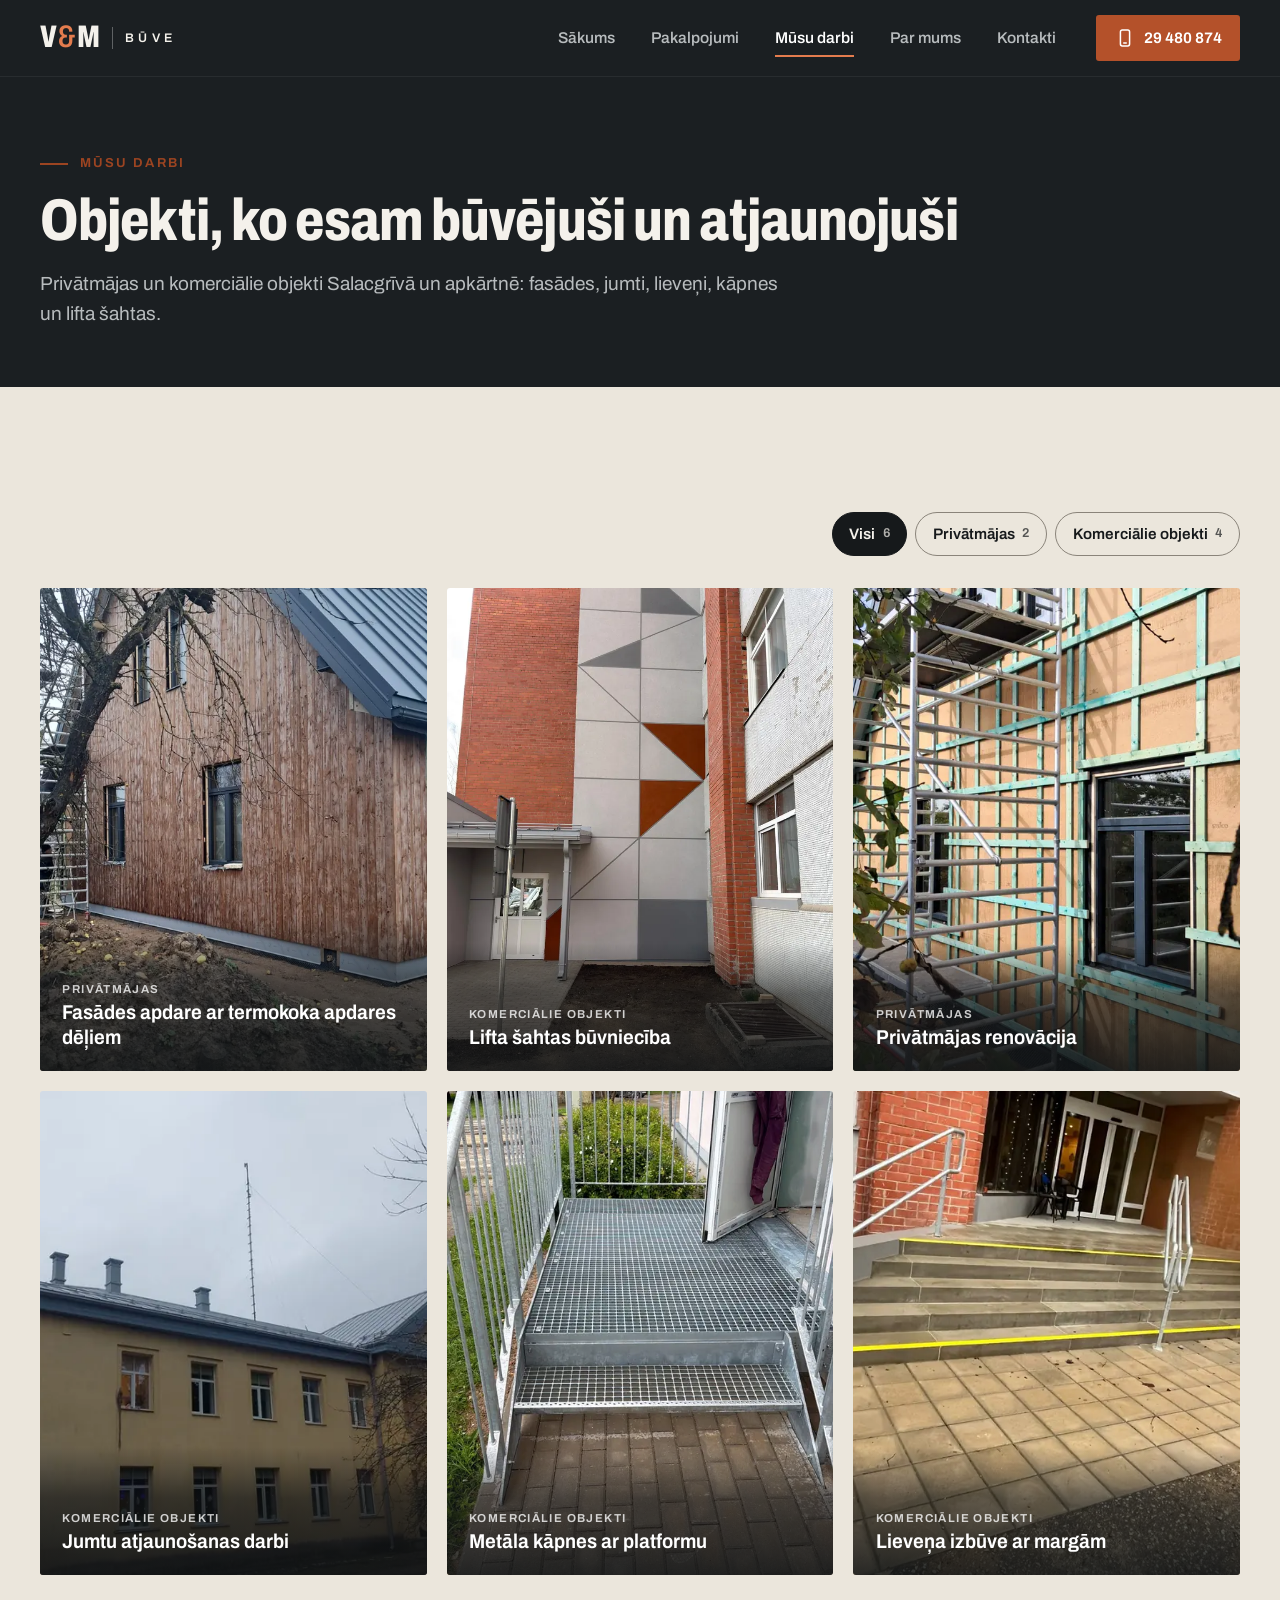
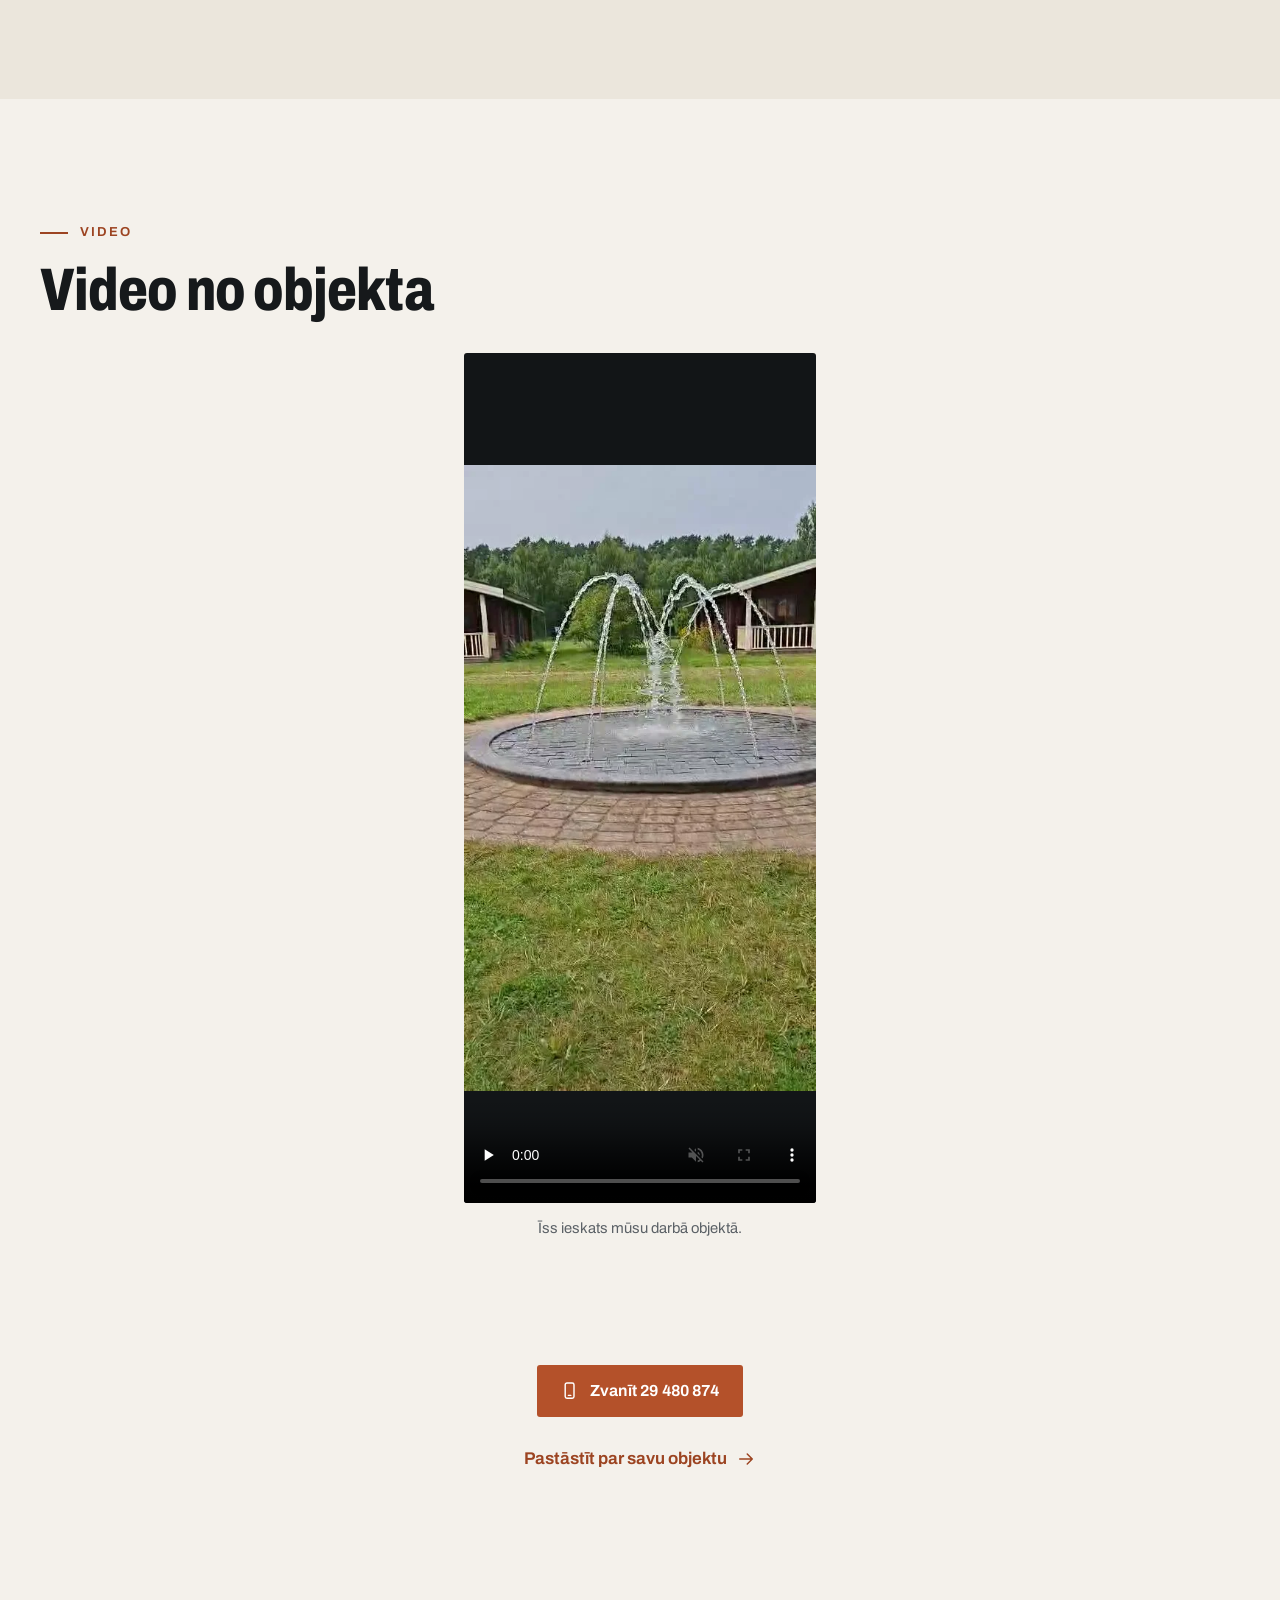
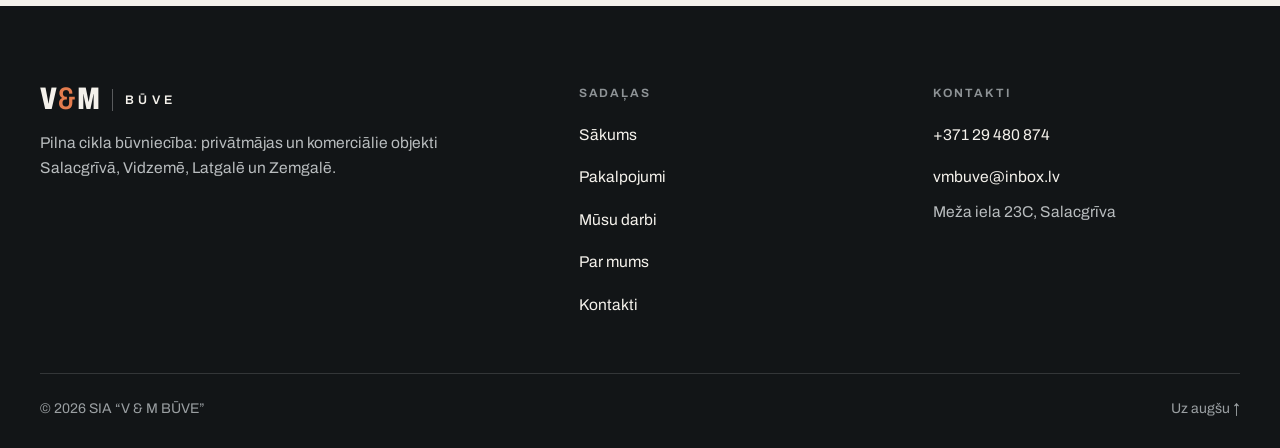
==== darbi.html @ 84a93101 "Full site: 5 pages, services with large photos" ====
<!doctype html>
<html lang="lv">
<head>
  <meta charset="utf-8">
  <meta name="viewport" content="width=device-width, initial-scale=1, viewport-fit=cover">
  <title>Mūsu darbi | V &amp; M Būve</title>
  <meta name="description" content="Objektu fotogalerija un video: privātmājas un komerciālie objekti, ko SIA “V &amp; M BŪVE” ir būvējusi un atjaunojusi Salacgrīvā un apkārtnē.">
  <meta name="robots" content="noindex">
  <meta name="theme-color" content="#1b1f22">
  <meta name="format-detection" content="telephone=no">

  <meta property="og:type" content="website">
  <meta property="og:locale" content="lv_LV">
  <meta property="og:site_name" content="V &amp; M Būve">
  <meta property="og:title" content="Mūsu darbi | V &amp; M Būve">
  <meta property="og:description" content="Objektu fotogalerija un video: privātmājas un komerciālie objekti, ko esam būvējuši un atjaunojuši.">
  <meta property="og:url" content="https://vasylian.com/vmbuve/darbi.html">
  <meta property="og:image" content="https://vasylian.com/vmbuve/assets/img/og-image.jpg">
  <meta property="og:image:type" content="image/jpeg">
  <meta property="og:image:width" content="1200">
  <meta property="og:image:height" content="630">
  <meta name="twitter:card" content="summary_large_image">

  <link rel="icon" href="assets/img/favicon.svg" type="image/svg+xml">
  <link rel="apple-touch-icon" href="assets/img/apple-touch-icon.png">

  <link rel="preconnect" href="https://fonts.googleapis.com">
  <link rel="preconnect" href="https://fonts.gstatic.com" crossorigin>
  <link rel="stylesheet" href="https://fonts.googleapis.com/css2?family=Archivo:wdth,wght@62..125,400..800&amp;display=swap">
  <link rel="stylesheet" href="assets/css/style.css">

  <script src="assets/js/main.js" defer></script>
</head>
<body>
  <a class="skip-link" href="#saturs">Pāriet uz saturu</a>

  <svg width="0" height="0" style="position:absolute" aria-hidden="true" focusable="false">
    <symbol id="i-phone" viewBox="0 0 24 24"><rect x="6.5" y="2.5" width="11" height="19" rx="2.2"/><path d="M10.5 18h3"/></symbol>
    <symbol id="i-mail" viewBox="0 0 24 24"><rect x="3" y="5" width="18" height="14" rx="2"/><path d="m3.6 6.6 8.4 6.2 8.4-6.2"/></symbol>
    <symbol id="i-pin" viewBox="0 0 24 24"><path d="M12 21.2s-6.6-6.1-6.6-11.3a6.6 6.6 0 0 1 13.2 0c0 5.2-6.6 11.3-6.6 11.3z"/><circle cx="12" cy="9.9" r="2.4"/></symbol>
    <symbol id="i-arrow-right" viewBox="0 0 24 24"><path d="M4.5 12h15M13.5 6l6 6-6 6"/></symbol>
    <symbol id="i-arrow-left" viewBox="0 0 24 24"><path d="M19.5 12h-15M10.5 6l-6 6 6 6"/></symbol>
    <symbol id="i-close" viewBox="0 0 24 24"><path d="M6 6l12 12M18 6 6 18"/></symbol>
    <symbol id="i-expand" viewBox="0 0 24 24"><path d="M14 4h6v6M10 20H4v-6M20 4l-6.5 6.5M4 20l6.5-6.5"/></symbol>
    <symbol id="i-image" viewBox="0 0 24 24"><rect x="3" y="4.5" width="18" height="15" rx="2"/><circle cx="8.5" cy="9.5" r="1.6"/><path d="m21 15.5-5-5-8.5 8.5"/></symbol>
  </svg>

  <header class="site-header" id="top">
    <div class="container header-inner">
      <a class="brand" href="index.html" aria-label="V &amp; M Būve, uz sākumu">
        <span class="brand-vm" aria-hidden="true">V<span class="brand-amp">&amp;</span>M</span>
        <span class="brand-buve" aria-hidden="true">Būve</span>
      </a>

      <nav class="nav" id="nav" aria-label="Galvenā navigācija">
        <ul>
          <li><a href="index.html">Sākums</a></li>
          <li><a href="pakalpojumi.html">Pakalpojumi</a></li>
          <li><a href="darbi.html" aria-current="page">Mūsu darbi</a></li>
          <li><a href="par-mums.html">Par mums</a></li>
          <li><a href="kontakti.html">Kontakti</a></li>
        </ul>
        <div class="nav-contacts">
          <a class="btn btn-primary btn-tel" href="tel:+37129480874">
            <svg class="icon" aria-hidden="true"><use href="#i-phone"/></svg>Zvanīt +371 29 480 874
          </a>
          <a class="btn btn-ghost" href="mailto:vmbuve@inbox.lv">
            <svg class="icon" aria-hidden="true"><use href="#i-mail"/></svg>vmbuve@inbox.lv
          </a>
        </div>
      </nav>

      <a class="header-call" href="tel:+37129480874" aria-label="Zvanīt: +371 29 480 874">
        <svg class="icon" aria-hidden="true"><use href="#i-phone"/></svg>
        <span class="header-call-text">29 480 874</span>
      </a>

      <button class="menu-toggle" type="button" aria-expanded="false" aria-controls="nav">
        <span class="sr-only">Izvēlne</span>
        <span class="menu-bars" aria-hidden="true"><span></span><span></span><span></span></span>
      </button>
    </div>
  </header>

  <main id="saturs">

    <section class="page-hero">
      <div class="container">
        <p class="eyebrow">Mūsu darbi</p>
        <h1>Objekti, ko esam būvējuši un atjaunojuši</h1>
        <p class="page-hero-lead">Privātmājas un komerciālie objekti Salacgrīvā un apkārtnē: fasādes, jumti, lieveņi, kāpnes un lifta šahtas.</p>
      </div>
    </section>

    <section class="section works">
      <div class="container">
        <div class="filters" id="filters" role="group" aria-label="Rādīt objektus" style="margin-bottom:2rem" hidden></div>
        <ul class="gallery" id="gallery"></ul>
        <noscript><p class="gallery-note">Lai apskatītu fotogrāfijas, pārlūkā ieslēdziet JavaScript.</p></noscript>
      </div>
    </section>

    <section class="section">
      <div class="container">
        <p class="eyebrow">Video</p>
        <h2 style="margin-bottom:2rem">Video no objekta</h2>
        <figure class="video-block">
          <video controls muted playsinline preload="none"
                 poster="assets/video/darbi-video-poster.webp"
                 width="478" height="850">
            <source src="assets/video/darbi-video.mp4" type="video/mp4">
            Jūsu pārlūkā nevar atskaņot video. Rakstiet uz <a href="mailto:vmbuve@inbox.lv">vmbuve@inbox.lv</a>.
          </video>
          <figcaption>Īss ieskats mūsu darbā objektā.</figcaption>
        </figure>
      </div>
    </section>

    <section class="section" style="padding-top:0">
      <div class="container" style="text-align:center">
        <a class="btn btn-primary btn-tel" href="tel:+37129480874">
          <svg class="icon" aria-hidden="true"><use href="#i-phone"/></svg>Zvanīt 29 480 874
        </a>
        <p style="margin-top:1.25rem"><a class="link-arrow" href="kontakti.html#pieteikums">Pastāstīt par savu objektu <svg class="icon" aria-hidden="true"><use href="#i-arrow-right"/></svg></a></p>
      </div>
    </section>

  </main>

  <footer class="site-footer">
    <div class="container footer-grid">
      <div class="footer-brand">
        <a class="brand" href="index.html" aria-label="V &amp; M Būve, uz sākumu">
          <span class="brand-vm" aria-hidden="true">V<span class="brand-amp">&amp;</span>M</span>
          <span class="brand-buve" aria-hidden="true">Būve</span>
        </a>
        <p>Pilna cikla būvniecība: privātmājas un komerciālie objekti Salacgrīvā, Vidzemē, Latgalē un Zemgalē.</p>
      </div>
      <nav aria-label="Lapas sadaļas">
        <p class="footer-title">Sadaļas</p>
        <ul class="footer-links">
          <li><a href="index.html">Sākums</a></li>
          <li><a href="pakalpojumi.html">Pakalpojumi</a></li>
          <li><a href="darbi.html">Mūsu darbi</a></li>
          <li><a href="par-mums.html">Par mums</a></li>
          <li><a href="kontakti.html">Kontakti</a></li>
        </ul>
      </nav>
      <div>
        <p class="footer-title">Kontakti</p>
        <ul class="footer-links">
          <li><a href="tel:+37129480874">+371 29 480 874</a></li>
          <li><a href="mailto:vmbuve@inbox.lv">vmbuve@inbox.lv</a></li>
          <li>Meža iela 23C, Salacgrīva</li>
        </ul>
      </div>
    </div>
    <div class="container footer-bottom">
      <p>© 2026 SIA “V &amp; M BŪVE”</p>
      <a href="#top">Uz augšu ↑</a>
    </div>
  </footer>

  <div class="callbar" id="callbar">
    <a class="btn btn-primary btn-tel" href="tel:+37129480874">
      <svg class="icon" aria-hidden="true"><use href="#i-phone"/></svg>Zvanīt
    </a>
    <a class="btn btn-ghost" href="kontakti.html#pieteikums">
      <svg class="icon" aria-hidden="true"><use href="#i-mail"/></svg>Rakstīt
    </a>
  </div>

  <dialog class="lightbox" id="lightbox" aria-labelledby="lb-title">
    <div class="lb">
      <div class="lb-top">
        <span class="lb-count" id="lb-count"></span>
        <button class="lb-btn lb-close" type="button" aria-label="Aizvērt">
          <svg class="icon" aria-hidden="true"><use href="#i-close"/></svg>
        </button>
      </div>
      <div class="lb-stage" id="lb-stage"></div>
      <div class="lb-bottom">
        <div class="lb-caption">
          <p class="lb-cat" id="lb-cat"></p>
          <p class="lb-title" id="lb-title"></p>
        </div>
        <div class="lb-nav">
          <button class="lb-btn lb-prev" type="button" aria-label="Iepriekšējais foto">
            <svg class="icon" aria-hidden="true"><use href="#i-arrow-left"/></svg>
          </button>
          <button class="lb-btn lb-next" type="button" aria-label="Nākamais foto">
            <svg class="icon" aria-hidden="true"><use href="#i-arrow-right"/></svg>
          </button>
        </div>
      </div>
    </div>
  </dialog>
</body>
</html>
---- assets/css/style.css ----
/* V & M Būve — style.css */

:root {
  --paper: #f4f1eb;
  --paper-2: #ebe6dc;
  --white: #ffffff;
  --ink: #16191b;
  --ink-2: #3a4045;
  --muted: #5b6166;
  --line: #d6cfc3;
  --field-line: #8a847a;
  --graphite: #1b1f22;
  --graphite-2: #23282c;
  --graphite-3: #121517;
  --graphite-line: rgba(255, 255, 255, 0.14);
  --on-dark: #f4f1eb;
  --on-dark-2: #b8bcbe;
  --accent: #b4512a;
  --accent-hover: #9a4322;
  --accent-ink: #9c4421;
  --accent-light: #e47c4e;
  --error: #a3261a;
  --focus: var(--accent-ink);
  --radius: 3px;
  --header-h: 64px;
  --gutter: clamp(1.25rem, 4vw, 2.5rem);
  --container: 77.5rem;
  --font: "Archivo", "Segoe UI", Roboto, "Helvetica Neue", Arial, sans-serif;
  --ease: cubic-bezier(0.2, 0.7, 0.2, 1);
}

@media (min-width: 1024px) {
  :root { --header-h: 76px; }
}

/* ---------- base ---------- */

*, *::before, *::after { box-sizing: border-box; }

html {
  -webkit-text-size-adjust: 100%;
  text-size-adjust: 100%;
  scroll-padding-top: var(--header-h);
}

@media (prefers-reduced-motion: no-preference) {
  html { scroll-behavior: smooth; }
}

html.lb-open,
html.menu-open { overflow: hidden; }

@media (min-width: 1024px) {
  html.menu-open { overflow: visible; }
}

body {
  margin: 0;
  background: var(--paper);
  color: var(--ink);
  font-family: var(--font);
  font-size: 1.0625rem;
  line-height: 1.6;
  -webkit-font-smoothing: antialiased;
  -moz-osx-font-smoothing: grayscale;
}

img, svg { display: block; max-width: 100%; }
img { height: auto; }

a { color: inherit; }

p { margin: 0; text-wrap: pretty; }

h1, h2, h3 {
  margin: 0;
  font-weight: 800;
  font-stretch: 78%;
  line-height: 1.04;
  letter-spacing: -0.015em;
  text-wrap: balance;
}

h2 { font-size: clamp(2.125rem, 1.35rem + 3.1vw, 3.75rem); }

h3 {
  font-size: 1.3rem;
  font-weight: 700;
  font-stretch: 88%;
  line-height: 1.2;
  letter-spacing: -0.005em;
}

:focus-visible {
  outline: 3px solid var(--focus);
  outline-offset: 3px;
}

.sr-only {
  position: absolute !important;
  width: 1px; height: 1px;
  padding: 0; margin: -1px;
  overflow: hidden;
  clip: rect(0 0 0 0);
  white-space: nowrap;
  border: 0;
}

.skip-link {
  position: absolute;
  left: 1rem; top: -4rem;
  z-index: 100;
  padding: 0.75rem 1rem;
  background: var(--white);
  color: var(--ink);
  font-weight: 600;
  border-radius: var(--radius);
  text-decoration: none;
}
.skip-link:focus { top: 0.75rem; }

.container {
  width: min(100% - 2 * var(--gutter), var(--container));
  margin-inline: auto;
}

.section { padding-block: clamp(4.5rem, 3rem + 6vw, 8.5rem); }

.icon {
  width: 1.25rem;
  height: 1.25rem;
  flex: none;
  fill: none;
  stroke: currentColor;
  stroke-width: 1.8;
  stroke-linecap: round;
  stroke-linejoin: round;
}

.eyebrow {
  display: flex;
  align-items: center;
  gap: 0.75rem;
  margin-bottom: 1.1rem;
  font-size: 0.8125rem;
  font-weight: 650;
  line-height: 1.3;
  letter-spacing: 0.16em;
  text-transform: uppercase;
  color: var(--accent-ink);
}
.eyebrow::before {
  content: "";
  width: 1.75rem;
  height: 2px;
  background: currentColor;
  flex: none;
}

.section-lead {
  margin-top: 1.25rem;
  max-width: 34em;
  font-size: clamp(1.0625rem, 1rem + 0.25vw, 1.1875rem);
  color: var(--muted);
}

/* dark surfaces */
.is-dark {
  background: var(--graphite);
  color: var(--on-dark);
  --focus: var(--accent-light);
}
.is-dark .eyebrow { color: var(--accent-light); }
.is-dark .section-lead { color: var(--on-dark-2); }

/* ---------- buttons ---------- */

.btn {
  display: inline-flex;
  align-items: center;
  justify-content: center;
  gap: 0.65rem;
  min-height: 3.25rem;
  padding: 0.75rem 1.4rem;
  border: 1px solid transparent;
  border-radius: var(--radius);
  font: inherit;
  font-size: 1rem;
  font-weight: 650;
  line-height: 1.2;
  text-align: center;
  text-decoration: none;
  cursor: pointer;
  transition: background-color 0.2s, border-color 0.2s, color 0.2s;
}
.btn .icon { width: 1.2rem; height: 1.2rem; }

.btn-primary { background: var(--accent); color: #fff; }
.btn-primary:hover { background: var(--accent-hover); }

.btn-ghost { border-color: rgba(255, 255, 255, 0.42); color: var(--on-dark); }
.btn-ghost:hover { background: rgba(255, 255, 255, 0.08); border-color: rgba(255, 255, 255, 0.75); }

.btn-dark { background: var(--ink); color: var(--paper); }
.btn-dark:hover { background: #2c3236; }

.btn-tel { font-variant-numeric: tabular-nums; letter-spacing: 0.01em; }

.link-arrow {
  display: inline-flex;
  align-items: center;
  gap: 0.6rem;
  min-height: 44px;
  font-weight: 650;
  color: var(--accent-ink);
  text-decoration: none;
  border-bottom: 1px solid transparent;
}
.link-arrow .icon { transition: transform 0.25s var(--ease); }
.link-arrow:hover .icon { transform: translateX(4px); }

/* ---------- brand ---------- */

.brand {
  display: inline-flex;
  align-items: center;
  gap: 0.75rem;
  color: inherit;
  text-decoration: none;
  line-height: 1;
}
.brand-vm {
  font-size: 1.75rem;
  font-weight: 800;
  font-stretch: 72%;
  letter-spacing: 0.005em;
}
.brand-amp {
  margin: 0 0.04em;
  font-weight: 600;
  color: var(--accent-light);
}
.brand-buve {
  padding: 0.3rem 0 0.3rem 0.75rem;
  border-left: 1px solid rgba(255, 255, 255, 0.3);
  font-size: 0.78rem;
  font-weight: 600;
  letter-spacing: 0.36em;
  margin-right: -0.36em;
  text-transform: uppercase;
}

/* ---------- header ---------- */

.site-header {
  position: sticky;
  top: 0;
  z-index: 50;
  background: var(--graphite);
  color: var(--on-dark);
  --focus: var(--accent-light);
  border-bottom: 1px solid rgba(255, 255, 255, 0.06);
}

.header-inner {
  display: flex;
  align-items: center;
  gap: 0.5rem;
  height: var(--header-h);
}
.header-inner .brand { margin-right: auto; }

.nav {
  position: fixed;
  top: var(--header-h);
  left: 0;
  right: 0;
  bottom: 0;
  overflow-y: auto;
  overscroll-behavior: contain;
  padding: 0.25rem var(--gutter) 1.75rem;
  background: var(--graphite);
  border-top: 1px solid var(--graphite-line);
  box-shadow: 0 24px 40px rgba(0, 0, 0, 0.35);
  display: none;
}
.nav.is-open { display: block; }

.nav ul { list-style: none; margin: 0; padding: 0; }
.nav li { border-bottom: 1px solid var(--graphite-line); }
.nav ul a {
  display: block;
  padding: 1rem 0;
  color: var(--on-dark);
  text-decoration: none;
  font-size: 1.375rem;
  font-weight: 700;
  font-stretch: 85%;
}
.nav ul a[aria-current="page"] { color: var(--accent-light); }

.nav-contacts {
  display: grid;
  gap: 0.75rem;
  margin-top: 1.5rem;
}
.nav-contacts .btn { width: 100%; }

.header-call {
  display: inline-flex;
  align-items: center;
  justify-content: center;
  gap: 0.55rem;
  min-width: 44px;
  height: 44px;
  padding: 0 0.7rem;
  border-radius: var(--radius);
  background: var(--accent);
  color: #fff;
  font-weight: 650;
  font-size: 0.95rem;
  text-decoration: none;
  font-variant-numeric: tabular-nums;
  transition: background-color 0.2s;
}
.header-call:hover { background: var(--accent-hover); }
.header-call-text { display: none; }

.menu-toggle {
  display: inline-grid;
  place-items: center;
  width: 44px;
  height: 44px;
  padding: 0;
  border: 1px solid rgba(255, 255, 255, 0.22);
  border-radius: var(--radius);
  background: transparent;
  color: var(--on-dark);
  cursor: pointer;
}
.menu-bars {
  position: relative;
  width: 20px;
  height: 14px;
}
.menu-bars span {
  position: absolute;
  left: 0;
  width: 100%;
  height: 2px;
  background: currentColor;
  border-radius: 1px;
  transition: transform 0.25s var(--ease), opacity 0.2s, top 0.25s var(--ease);
}
.menu-bars span:nth-child(1) { top: 0; }
.menu-bars span:nth-child(2) { top: 6px; }
.menu-bars span:nth-child(3) { top: 12px; }
.menu-toggle[aria-expanded="true"] .menu-bars span:nth-child(1) { top: 6px; transform: rotate(45deg); }
.menu-toggle[aria-expanded="true"] .menu-bars span:nth-child(2) { opacity: 0; }
.menu-toggle[aria-expanded="true"] .menu-bars span:nth-child(3) { top: 6px; transform: rotate(-45deg); }

@media (min-width: 600px) {
  .header-call { padding: 0 1rem; }
  .header-call-text { display: inline; }
}

@media (min-width: 1024px) {
  .header-inner { gap: 2.5rem; }
  .brand-vm { font-size: 1.95rem; }
  .nav {
    position: static;
    display: block;
    overflow: visible;
    padding: 0;
    background: none;
    border: 0;
    box-shadow: none;
  }
  .nav ul { display: flex; gap: 2.25rem; }
  .nav li { border: 0; }
  .nav ul a {
    position: relative;
    padding: 0.5rem 0;
    font-size: 0.975rem;
    font-weight: 550;
    font-stretch: 100%;
    color: var(--on-dark-2);
    transition: color 0.2s;
  }
  .nav ul a::after {
    content: "";
    position: absolute;
    left: 0; right: 0; bottom: 0.1rem;
    height: 2px;
    background: var(--accent-light);
    transform: scaleX(0);
    transform-origin: left;
    transition: transform 0.3s var(--ease);
  }
  .nav ul a:hover { color: #fff; }
  .nav ul a:hover::after { transform: scaleX(1); }
  .nav ul a[aria-current="page"] { color: #fff; }
  .nav ul a[aria-current="page"]::after { transform: scaleX(1); background: var(--accent-light); }
  .nav-contacts, .menu-toggle { display: none; }
  .header-call { height: 46px; padding: 0 1.15rem; }
}

/* ---------- hero ---------- */

.hero {
  position: relative;
  display: grid;
  min-height: calc(100vh - var(--header-h));
  min-height: calc(100svh - var(--header-h));
  overflow: hidden;
}

.hero-media {
  position: absolute;
  inset: 0;
  margin: 0;
}
.hero-media img {
  width: 100%;
  height: 100%;
  object-fit: cover;
  object-position: 50% 18%;
}
.hero-media::after {
  content: "";
  position: absolute;
  inset: 0;
  background: linear-gradient(
    180deg,
    rgba(27, 31, 34, 0.38) 0%,
    rgba(27, 31, 34, 0) 18%,
    rgba(27, 31, 34, 0) 40%,
    rgba(27, 31, 34, 0.55) 100%
  );
}

.hero-caption {
  position: absolute;
  z-index: 1;
  top: 1rem;
  left: var(--gutter);
  right: var(--gutter);
  display: flex;
  justify-content: flex-start;
  pointer-events: none;
}
.hero-caption span {
  display: inline-flex;
  align-items: center;
  gap: 0.5rem;
  max-width: 100%;
  padding: 0.45rem 0.75rem;
  border-radius: 999px;
  background: rgba(18, 21, 23, 0.62);
  -webkit-backdrop-filter: blur(6px);
  backdrop-filter: blur(6px);
  color: var(--on-dark);
  font-size: 0.8125rem;
  line-height: 1.3;
}
.hero-caption b {
  font-weight: 650;
  color: var(--accent-light);
  white-space: nowrap;
}

.hero-body {
  position: relative;
  z-index: 1;
  align-self: end;
  width: min(100% - 2 * var(--gutter), var(--container));
  margin-inline: auto;
  padding: 7rem 0 2.25rem;
}
/* dark backdrop under the text on phones and tablets, whatever the screen height */
.hero-body::before {
  content: "";
  position: absolute;
  z-index: -1;
  top: 0;
  bottom: 0;
  left: calc(-1 * var(--gutter));
  right: calc(-1 * var(--gutter));
  background: linear-gradient(
    180deg,
    rgba(27, 31, 34, 0) 0,
    rgba(27, 31, 34, 0.78) 5.5rem,
    rgba(27, 31, 34, 0.93) 10rem,
    var(--graphite) 100%
  );
}

.hero h1 {
  font-size: clamp(2.65rem, 1.35rem + 5.2vw, 5.4rem);
  line-height: 0.98;
  letter-spacing: -0.02em;
}
.hero-sub {
  display: block;
  margin-top: 0.4em;
  font-size: 0.44em;
  font-weight: 500;
  font-stretch: 88%;
  line-height: 1.15;
  letter-spacing: -0.005em;
  color: var(--on-dark-2);
}

.hero-lead {
  margin-top: 1.25rem;
  max-width: 33em;
  font-size: clamp(1.0625rem, 1rem + 0.3vw, 1.2rem);
  color: var(--on-dark-2);
}

.hero-actions {
  display: grid;
  gap: 0.75rem;
  margin-top: 1.75rem;
}

.hero-facts {
  display: none;
  list-style: none;
  margin: 2.75rem 0 0;
  padding: 1.5rem 0 0;
  border-top: 1px solid var(--graphite-line);
  grid-template-columns: repeat(3, minmax(0, 1fr));
  gap: 1.5rem;
  font-size: 0.95rem;
  line-height: 1.4;
  color: var(--on-dark-2);
}
.hero-facts strong {
  display: block;
  margin-bottom: 0.2rem;
  font-size: 1.05rem;
  font-weight: 700;
  font-stretch: 90%;
  color: var(--on-dark);
}

@media (min-width: 480px) {
  .hero-actions { display: flex; flex-wrap: wrap; }
}

@media (min-width: 768px) {
  .hero-body { padding-bottom: 3.5rem; }
  .hero-facts { display: grid; }
}

@media (min-width: 1024px) {
  .hero {
    min-height: min(calc(100svh - var(--header-h)), 60rem);
    grid-template-columns:
      [full-start] minmax(var(--gutter), 1fr)
      [content-start] minmax(0, 41rem)
      [split] minmax(0, 36.5rem)
      [content-end] minmax(var(--gutter), 1fr)
      [full-end];
    background:
      linear-gradient(90deg, rgba(255, 255, 255, 0.035) 1px, transparent 1px) 0 0 / 6rem 100%,
      var(--graphite);
  }
  .hero-media {
    position: relative;
    inset: auto;
    grid-column: split / full-end;
    grid-row: 1;
  }
  .hero-media img { position: absolute; inset: 0; object-position: 50% 30%; }
  .hero-media::after {
    background: linear-gradient(90deg, rgba(27, 31, 34, 0.45) 0%, rgba(27, 31, 34, 0) 14%);
  }
  .hero-caption {
    top: auto;
    bottom: 1.5rem;
    left: 1.5rem;
    right: 1.5rem;
  }
  .hero-body {
    grid-column: content-start / split;
    grid-row: 1;
    align-self: center;
    width: auto;
    margin: 0;
    padding: 4.5rem 4rem 4.5rem 0;
  }
  .hero-body::before { display: none; }
  .hero h1 { font-size: clamp(3.5rem, 1.5rem + 3.6vw, 5.4rem); }
}

/* ---------- services ---------- */

.services-grid {
  display: grid;
  gap: 2.75rem;
}

.services-head .link-arrow { margin-top: 1.25rem; }

.service-list {
  list-style: none;
  margin: 0;
  padding: 0;
  border-top: 1px solid var(--line);
}

.service {
  display: grid;
  grid-template-columns: 2.5rem minmax(0, 1fr);
  column-gap: 1rem;
  align-content: start;
  padding: 1.6rem 0 1.5rem;
  border-bottom: 1px solid var(--line);
}
.service-num {
  grid-row: span 3;
  padding-top: 0.2rem;
  font-size: 0.95rem;
  font-weight: 650;
  font-stretch: 85%;
  font-variant-numeric: tabular-nums;
  color: var(--accent-ink);
}
.service p {
  margin-top: 0.45rem;
  color: var(--muted);
}
.service-photo {
  justify-self: start;
  display: inline-flex;
  align-items: center;
  gap: 0.5rem;
  min-height: 44px;
  margin-top: 0.35rem;
  margin-bottom: -0.5rem;
  padding: 0;
  border: 0;
  background: none;
  font: inherit;
  font-size: 0.95rem;
  font-weight: 650;
  color: var(--accent-ink);
  text-decoration: none;
  cursor: pointer;
}
.service-photo .icon { width: 1.1rem; height: 1.1rem; }
.service-photo:hover { text-decoration: underline; text-underline-offset: 0.2em; }

@media (min-width: 768px) {
  .service-list {
    display: grid;
    grid-template-columns: repeat(2, minmax(0, 1fr));
    column-gap: 2.5rem;
  }
  .service { padding: 1.9rem 0 1.75rem; }
}

@media (min-width: 1024px) {
  .services-grid {
    grid-template-columns: minmax(0, 4.4fr) minmax(0, 7.6fr);
    gap: 5rem;
    align-items: start;
  }
  .services-head {
    position: sticky;
    top: calc(var(--header-h) + 2.5rem);
  }
}

/* ---------- works / gallery ---------- */

.works { background: var(--paper-2); }

.works-head {
  display: grid;
  gap: 1.75rem;
  margin-bottom: 2rem;
}

.filters {
  display: flex;
  flex-wrap: wrap;
  gap: 0.5rem;
}
.filters[hidden] { display: none; }

.chip {
  display: inline-flex;
  align-items: center;
  gap: 0.45rem;
  min-height: 44px;
  padding: 0.5rem 1.05rem;
  border: 1px solid var(--field-line);
  border-radius: 999px;
  background: transparent;
  color: var(--ink);
  font: inherit;
  font-size: 0.95rem;
  font-weight: 600;
  line-height: 1.2;
  cursor: pointer;
  transition: background-color 0.2s, color 0.2s, border-color 0.2s;
}
.chip:hover { border-color: var(--ink); }
.chip[aria-pressed="true"] { background: var(--ink); border-color: var(--ink); color: var(--paper); }
.chip-count {
  font-size: 0.8rem;
  font-weight: 600;
  font-variant-numeric: tabular-nums;
  opacity: 0.7;
}

.gallery {
  list-style: none;
  margin: 0;
  padding: 0;
  display: grid;
  grid-template-columns: repeat(2, minmax(0, 1fr));
  gap: 0.625rem;
}
.gallery [hidden] { display: none; }

.tile-btn {
  position: relative;
  display: block;
  width: 100%;
  aspect-ratio: 4 / 5;
  padding: 0;
  border: 0;
  border-radius: var(--radius);
  overflow: hidden;
  background: var(--graphite-2);
  color: #fff;
  font: inherit;
  text-align: left;
  cursor: zoom-in;
}
.tile-btn img {
  width: 100%;
  height: 100%;
  object-fit: cover;
  transition: transform 0.7s var(--ease);
}
.tile-btn:hover img { transform: scale(1.04); }
.tile-btn:focus-visible { outline-offset: 2px; }

.tile-meta {
  position: absolute;
  inset: auto 0 0 0;
  display: grid;
  gap: 0.2rem;
  padding: 2.75rem 0.8rem 0.8rem;
  background: linear-gradient(180deg, rgba(17, 20, 22, 0) 0%, rgba(17, 20, 22, 0.6) 40%, rgba(17, 20, 22, 0.88) 100%);
}
.tile-cat {
  font-size: 0.7rem;
  font-weight: 650;
  line-height: 1.3;
  letter-spacing: 0.12em;
  text-transform: uppercase;
  color: rgba(255, 255, 255, 0.78);
}
.tile-title {
  font-size: 0.975rem;
  font-weight: 650;
  font-stretch: 92%;
  line-height: 1.25;
}
.tile-zoom {
  position: absolute;
  top: 0.65rem;
  right: 0.65rem;
  display: grid;
  place-items: center;
  width: 2.25rem;
  height: 2.25rem;
  border-radius: 50%;
  background: rgba(17, 20, 22, 0.55);
  color: #fff;
  opacity: 0;
  transform: scale(0.9);
  transition: opacity 0.25s, transform 0.25s var(--ease);
}
.tile-zoom .icon { width: 1rem; height: 1rem; }
.tile-btn:hover .tile-zoom, .tile-btn:focus-visible .tile-zoom { opacity: 1; transform: none; }

.gallery-note {
  grid-column: 1 / -1;
  padding: 2rem 0;
  color: var(--muted);
}

@media (min-width: 768px) {
  .gallery { gap: 1rem; }
  .tile-meta { padding: 3.5rem 1.1rem 1.1rem; }
  .tile-title { font-size: 1.1rem; }
  .tile-cat { font-size: 0.72rem; }
}

@media (min-width: 1024px) {
  .works-head {
    grid-template-columns: minmax(0, 1fr) auto;
    align-items: end;
    gap: 2rem 3rem;
    margin-bottom: 2.75rem;
  }
  .filters { justify-content: flex-end; }
  .gallery { grid-template-columns: repeat(3, minmax(0, 1fr)); gap: 1.25rem; }
  .tile-meta { padding: 4rem 1.4rem 1.3rem; }
  .tile-title { font-size: 1.25rem; }
}

/* ---------- why us ---------- */

.why-grid {
  display: grid;
  gap: 2.5rem;
}

.why-media {
  margin: 0;
  border-radius: var(--radius);
  overflow: hidden;
  aspect-ratio: 3 / 2;
}
.why-media img {
  width: 100%;
  height: 100%;
  object-fit: cover;
  object-position: 50% 38%;
}

.why-list {
  list-style: none;
  margin: 2.25rem 0 0;
  padding: 0;
}
.why-item {
  display: grid;
  grid-template-columns: 2.5rem minmax(0, 1fr);
  column-gap: 1rem;
  padding: 1.5rem 0;
  border-top: 1px solid var(--graphite-line);
}
.why-item:last-child { border-bottom: 1px solid var(--graphite-line); }
.why-num {
  grid-row: span 2;
  padding-top: 0.2rem;
  font-size: 0.95rem;
  font-weight: 650;
  font-stretch: 85%;
  font-variant-numeric: tabular-nums;
  color: var(--accent-light);
}
.why-item p {
  margin-top: 0.45rem;
  color: var(--on-dark-2);
}

.why-actions {
  display: grid;
  gap: 0.75rem;
  margin-top: 2.25rem;
}

@media (min-width: 480px) {
  .why-actions { display: flex; flex-wrap: wrap; }
}

@media (min-width: 1024px) {
  .why-grid {
    grid-template-columns: minmax(0, 5fr) minmax(0, 6fr);
    gap: 5.5rem;
    align-items: center;
  }
  .why-media { aspect-ratio: 4 / 5; }
  .why-media img { object-position: 50% 30%; }
}

/* ---------- contact ---------- */

.contact-grid {
  display: grid;
  gap: 3rem;
}

.contact-list {
  list-style: none;
  margin: 2.25rem 0 0;
  padding: 0;
  border-top: 1px solid var(--line);
}
.contact-list li { border-bottom: 1px solid var(--line); }

.contact-row {
  display: flex;
  align-items: center;
  gap: 1rem;
  padding: 1.1rem 0;
  color: inherit;
  text-decoration: none;
}
a.contact-row:hover strong { color: var(--accent-ink); }

.contact-ico {
  display: grid;
  place-items: center;
  flex: none;
  width: 3rem;
  height: 3rem;
  border-radius: 50%;
  background: var(--white);
  border: 1px solid var(--line);
  color: var(--accent-ink);
}
.contact-label {
  display: block;
  font-size: 0.85rem;
  line-height: 1.35;
  color: var(--muted);
}
.contact-value {
  display: block;
  font-size: 1.3rem;
  font-weight: 700;
  font-stretch: 90%;
  line-height: 1.25;
  overflow-wrap: anywhere;
  transition: color 0.2s;
}

.contact-company {
  margin-top: 1.5rem;
  font-size: 0.95rem;
  color: var(--muted);
}

/* form */
.enquiry {
  padding: clamp(1.4rem, 1rem + 2vw, 2.75rem);
  background: var(--white);
  border: 1px solid var(--line);
  border-radius: 6px;
  box-shadow: 0 1px 2px rgba(22, 25, 27, 0.04), 0 18px 40px -24px rgba(22, 25, 27, 0.25);
}
.enquiry h3 {
  font-size: clamp(1.5rem, 1.3rem + 0.8vw, 1.9rem);
}
.enquiry-intro {
  margin-top: 0.5rem;
  margin-bottom: 1.75rem;
  color: var(--muted);
}

.field { display: grid; gap: 0.4rem; margin-bottom: 1.15rem; }
.field label, .choice-group legend {
  font-size: 0.95rem;
  font-weight: 600;
  line-height: 1.35;
}
.optional { font-weight: 400; color: var(--muted); }

.field input,
.field textarea {
  width: 100%;
  min-height: 3.125rem;
  padding: 0.75rem 0.9rem;
  border: 1px solid var(--field-line);
  border-radius: var(--radius);
  background: var(--white);
  color: var(--ink);
  font: inherit;
  font-size: 1rem;
  line-height: 1.4;
  transition: border-color 0.2s, box-shadow 0.2s;
}
.field textarea { min-height: 8.5rem; resize: vertical; }
.field input::placeholder, .field textarea::placeholder { color: #746d63; opacity: 1; }
.field input:focus,
.field textarea:focus {
  outline: none;
  border-color: var(--accent-ink);
  box-shadow: 0 0 0 3px rgba(156, 68, 33, 0.22);
}
.field [aria-invalid="true"] { border-color: var(--error); }
.field-error {
  font-size: 0.875rem;
  line-height: 1.35;
  color: var(--error);
}
.field-error:empty { display: none; }

.choice-group { margin: 0 0 1.15rem; padding: 0; border: 0; min-width: 0; }
.choice-group legend { margin-bottom: 0.5rem; padding: 0; }
.choices { display: flex; flex-wrap: wrap; gap: 0.5rem; }
.choice { position: relative; }
.choice input {
  position: absolute;
  inset: 0;
  width: 100%;
  height: 100%;
  margin: 0;
  opacity: 0;
  cursor: pointer;
}
.choice span {
  display: inline-flex;
  align-items: center;
  min-height: 44px;
  padding: 0.5rem 1.05rem;
  border: 1px solid var(--field-line);
  border-radius: 999px;
  font-size: 0.95rem;
  font-weight: 550;
  line-height: 1.2;
  transition: background-color 0.2s, color 0.2s, border-color 0.2s;
}
.choice input:checked + span { background: var(--ink); border-color: var(--ink); color: var(--paper); }
.choice input:focus-visible + span { outline: 3px solid var(--focus); outline-offset: 2px; }
.choice:hover span { border-color: var(--ink); }

.enquiry-submit { width: 100%; margin-top: 0.5rem; }
.form-note a { white-space: nowrap; }
.form-note {
  margin-top: 0.85rem;
  font-size: 0.875rem;
  line-height: 1.45;
  color: var(--muted);
}
.form-status {
  margin-top: 1rem;
  padding: 0.9rem 1rem;
  border-left: 3px solid var(--accent);
  background: var(--paper);
  font-size: 0.95rem;
  line-height: 1.5;
}
.form-status[hidden] { display: none; }

@media (min-width: 640px) {
  .field-row { display: grid; grid-template-columns: repeat(2, minmax(0, 1fr)); gap: 0 1rem; }
}

@media (min-width: 1024px) {
  .contact-grid {
    grid-template-columns: minmax(0, 5fr) minmax(0, 6fr);
    gap: 5rem;
    align-items: start;
  }
}

/* ---------- footer ---------- */

.site-footer {
  background: var(--graphite-3);
  color: var(--on-dark-2);
  --focus: var(--accent-light);
  padding: clamp(3.5rem, 2.5rem + 3vw, 5rem) 0 calc(1.75rem + env(safe-area-inset-bottom));
  font-size: 0.975rem;
}
.footer-grid {
  display: grid;
  gap: 2.25rem;
}
.footer-brand .brand { display: flex; width: max-content; color: var(--on-dark); }
.footer-brand p { margin-top: 1rem; max-width: 26em; }
.footer-title {
  margin: 0 0 0.75rem;
  font-size: 0.75rem;
  font-weight: 650;
  letter-spacing: 0.16em;
  text-transform: uppercase;
  color: #8e9396;
}
.footer-links { list-style: none; margin: 0; padding: 0; display: grid; gap: 0.15rem; }
.footer-links a {
  display: inline-flex;
  align-items: center;
  min-height: 40px;
  color: var(--on-dark);
  text-decoration: none;
}
.footer-links a:hover { color: var(--accent-light); }
.footer-bottom {
  display: flex;
  flex-wrap: wrap;
  justify-content: space-between;
  gap: 0.75rem 2rem;
  margin-top: 3rem;
  padding-top: 1.5rem;
  border-top: 1px solid var(--graphite-line);
  font-size: 0.875rem;
  color: #9a9fa2;
}
.footer-bottom a { color: inherit; text-decoration: none; }
.footer-bottom a:hover { color: var(--on-dark); }

@media (min-width: 768px) {
  .footer-grid { grid-template-columns: 1.6fr 1fr 1fr; gap: 3rem; }
}

/* ---------- mobile call bar ---------- */

.callbar {
  position: fixed;
  left: 0;
  right: 0;
  bottom: 0;
  z-index: 40;
  display: grid;
  grid-template-columns: 1.25fr 1fr;
  gap: 0.5rem;
  padding: 0.625rem var(--gutter) calc(0.625rem + env(safe-area-inset-bottom));
  background: rgba(27, 31, 34, 0.96);
  -webkit-backdrop-filter: blur(10px);
  backdrop-filter: blur(10px);
  border-top: 1px solid var(--graphite-line);
  --focus: var(--accent-light);
  transform: translateY(110%);
  visibility: hidden;
  transition: transform 0.3s var(--ease), visibility 0s linear 0.3s;
}
.callbar.is-visible {
  transform: none;
  visibility: visible;
  transition: transform 0.3s var(--ease);
}
.callbar .btn { min-height: 3rem; padding-inline: 0.75rem; }

@media (min-width: 1024px) {
  .callbar { display: none; }
}

/* ---------- lightbox ---------- */

.lightbox {
  width: 100%;
  height: 100%;
  max-width: none;
  max-height: none;
  margin: 0;
  padding: 0;
  border: 0;
  background: #0f1113;
  color: var(--on-dark);
  --focus: var(--accent-light);
  overscroll-behavior: contain;
}
.lightbox::backdrop { background: rgba(14, 16, 18, 0.9); }
.lightbox[open] { display: block; }

.lb {
  display: grid;
  grid-template-rows: auto minmax(0, 1fr) auto;
  height: 100%;
}
.lb-top {
  display: flex;
  align-items: center;
  justify-content: space-between;
  gap: 1rem;
  padding: 0.75rem var(--gutter);
}
.lb-count {
  font-size: 0.9rem;
  font-weight: 600;
  font-variant-numeric: tabular-nums;
  letter-spacing: 0.06em;
  color: var(--on-dark-2);
}
.lb-stage {
  position: relative;
  min-height: 0;
  touch-action: pan-y pinch-zoom;
}
.lb-img {
  position: absolute;
  inset: 0 var(--gutter);
  margin: auto;
  max-width: calc(100% - 2 * var(--gutter));
  max-height: 100%;
  width: auto;
  height: auto;
  border-radius: 2px;
  transition: opacity 0.25s;
  user-select: none;
  -webkit-user-drag: none;
}
.lb-img.is-loading { opacity: 0.35; }

.lb-bottom {
  display: flex;
  align-items: center;
  justify-content: space-between;
  gap: 1rem;
  padding: 1rem var(--gutter) calc(1rem + env(safe-area-inset-bottom));
}
.lb-caption { min-width: 0; }
.lb-cat {
  font-size: 0.75rem;
  font-weight: 650;
  letter-spacing: 0.12em;
  text-transform: uppercase;
  color: var(--accent-light);
}
.lb-title {
  margin-top: 0.2rem;
  font-size: clamp(1.1rem, 1rem + 0.6vw, 1.5rem);
  font-weight: 700;
  font-stretch: 90%;
  line-height: 1.25;
}
.lb-nav { display: flex; gap: 0.5rem; flex: none; }

.lb-btn {
  display: grid;
  place-items: center;
  width: 3rem;
  height: 3rem;
  padding: 0;
  border: 1px solid rgba(255, 255, 255, 0.28);
  border-radius: 50%;
  background: rgba(255, 255, 255, 0.04);
  color: #fff;
  cursor: pointer;
  transition: background-color 0.2s, border-color 0.2s;
}
.lb-btn:hover { background: rgba(255, 255, 255, 0.12); border-color: rgba(255, 255, 255, 0.6); }
.lb-btn[hidden] { display: none; }

@media (min-width: 1024px) {
  .lb-top { padding: 1.25rem 2rem; }
  .lb-img { inset: 0 2rem; max-width: calc(100% - 4rem); }
  .lb-bottom { padding: 1.25rem 2rem 1.75rem; }
}

/* ---------- page hero (sub-pages) ---------- */

.page-hero {
  background: var(--graphite);
  color: var(--on-dark);
  --focus: var(--accent-light);
  padding: clamp(3.25rem, 2.5rem + 3vw, 5.5rem) 0 clamp(2.5rem, 2rem + 2vw, 4rem);
}
.page-hero h1 {
  font-size: clamp(2.25rem, 1.6rem + 2.6vw, 3.75rem);
  letter-spacing: -0.015em;
}
.page-hero-lead {
  margin-top: 1.1rem;
  max-width: 40em;
  font-size: clamp(1.0625rem, 1rem + 0.25vw, 1.1875rem);
  color: var(--on-dark-2);
}

/* ---------- service cards (pakalpojumi) ---------- */

.section-flush { padding-top: clamp(2.5rem, 1.75rem + 3vw, 4.5rem); }

.svc-grid {
  list-style: none;
  margin: 0;
  padding: 0;
  display: grid;
  grid-template-columns: minmax(0, 1fr);
  gap: 2.75rem 2.5rem;
}
.svc-card { display: block; min-width: 0; }

.svc-media {
  position: relative;
  display: block;
  width: 100%;
  aspect-ratio: 4 / 3;
  padding: 0;
  border: 0;
  border-radius: var(--radius);
  overflow: hidden;
  background: var(--graphite-2);
  cursor: zoom-in;
}
a.svc-media { cursor: pointer; }
.svc-media-split { display: grid; grid-template-columns: 1fr 1fr; gap: 0.375rem; background: var(--paper); }
.svc-img {
  width: 100%;
  height: 100%;
  object-fit: cover;
  object-position: 50% 45%;
  transition: transform 0.7s var(--ease);
}
.svc-half { display: block; min-width: 0; overflow: hidden; }
.svc-img-fasade-apdare-ar-termokoka-apdares-deliem { object-position: 50% 38%; }
.svc-img-privatmajas-renovacija { object-position: 50% 45%; }
.svc-img-lifta-sahtas-buvnieciba { object-position: 50% 35%; }
.svc-img-jumtu-atjaunosanas-darbi { object-position: 40% 50%; }
.svc-img-lievena-izbuve-ar-margam { object-position: 35% 50%; }
.svc-img-metala-kapnes-ar-platformu { object-position: 50% 60%; }
.svc-card:hover .svc-img { transform: scale(1.04); }

.svc-body {
  display: grid;
  justify-items: start;
  padding-top: 1.25rem;
}
.svc-num {
  font-size: 0.95rem;
  font-weight: 650;
  font-stretch: 85%;
  font-variant-numeric: tabular-nums;
  color: var(--accent-ink);
}
.svc-body h3 { margin-top: 0.35rem; font-size: clamp(1.3rem, 1.15rem + 0.5vw, 1.55rem); }
.svc-body p { margin-top: 0.5rem; max-width: 34em; color: var(--muted); }
.svc-link {
  display: inline-flex;
  align-items: center;
  gap: 0.5rem;
  min-height: 44px;
  margin-top: 0.5rem;
  padding: 0;
  border: 0;
  background: none;
  font: inherit;
  font-size: 0.95rem;
  font-weight: 650;
  color: var(--accent-ink);
  text-decoration: none;
  cursor: pointer;
}
.svc-link .icon { width: 1.1rem; height: 1.1rem; }
.svc-link:hover { text-decoration: underline; text-underline-offset: 0.2em; }
.svc-media:focus-visible { outline-offset: 2px; }
.svc-cta { margin-top: 3rem; }

@media (min-width: 900px) {
  .svc-grid { grid-template-columns: repeat(2, minmax(0, 1fr)); row-gap: 3.5rem; }
}

/* ---------- par mums: facts list ---------- */

.facts-list {
  list-style: none;
  margin: 2.25rem 0 0;
  padding: 0;
  border-top: 1px solid var(--line);
  display: grid;
  gap: 0;
}
.facts-list div {
  display: grid;
  grid-template-columns: minmax(9rem, 13rem) minmax(0, 1fr);
  gap: 1rem;
  padding: 1rem 0;
  border-bottom: 1px solid var(--line);
}
.facts-list dt { font-weight: 650; color: var(--muted); }
.facts-list dd { margin: 0; overflow-wrap: anywhere; }
@media (max-width: 479px) {
  .facts-list div { grid-template-columns: minmax(0, 1fr); gap: 0.15rem; }
}

/* ---------- video block (mūsu darbi) ---------- */

.video-block {
  margin: 0 auto;
  max-width: 22rem;
}
.video-block video {
  display: block;
  width: 100%;
  border-radius: var(--radius);
  background: var(--graphite-3);
  aspect-ratio: 478 / 850;
}
.video-block figcaption {
  margin-top: 0.85rem;
  text-align: center;
  color: var(--muted);
  font-size: 0.925rem;
}

/* ---------- map (kontakti) ---------- */

.contact-map {
  margin-top: 2rem;
  border: 1px solid var(--line);
  border-radius: 6px;
  overflow: hidden;
  aspect-ratio: 4 / 3;
}
.contact-map iframe { width: 100%; height: 100%; border: 0; display: block; }

@media (min-width: 640px) {
  .contact-map { aspect-ratio: 16 / 9; }
}

/* ---------- upload page (pievienot.html) ---------- */

.upload-shell {
  min-height: 100svh;
  display: flex;
  flex-direction: column;
}
.upload-header {
  display: flex;
  align-items: center;
  height: var(--header-h);
  background: var(--graphite);
  color: var(--on-dark);
}
.upload-main {
  flex: 1;
  padding: clamp(2rem, 1.5rem + 2vw, 3.5rem) 0 3rem;
}
.upload-card {
  max-width: 30rem;
  margin: 0 auto;
  padding: clamp(1.4rem, 1rem + 2vw, 2.25rem);
  background: var(--white);
  border: 1px solid var(--line);
  border-radius: 6px;
  box-shadow: 0 1px 2px rgba(22, 25, 27, 0.04), 0 18px 40px -24px rgba(22, 25, 27, 0.25);
}
.upload-card h1 { font-size: 1.6rem; }
.upload-card .section-lead { margin-top: 0.6rem; margin-bottom: 1.75rem; font-size: 1rem; }
.upload-preview {
  display: none;
  width: 100%;
  max-height: 16rem;
  object-fit: contain;
  margin-top: 0.75rem;
  border-radius: var(--radius);
  background: var(--paper-2);
}
.upload-preview.is-visible { display: block; }
.upload-submit { width: 100%; margin-top: 0.5rem; }
.upload-progress {
  margin-top: 1rem;
  font-size: 0.95rem;
  color: var(--muted);
}
.upload-progress[hidden] { display: none; }
.upload-progress.is-error { color: var(--error); }
.upload-progress.is-ok { color: #2a6b3d; }

/* ---------- reduced motion ---------- */

@media (prefers-reduced-motion: reduce) {
  *, *::before, *::after {
    transition-duration: 0.01ms !important;
    animation-duration: 0.01ms !important;
  }
}
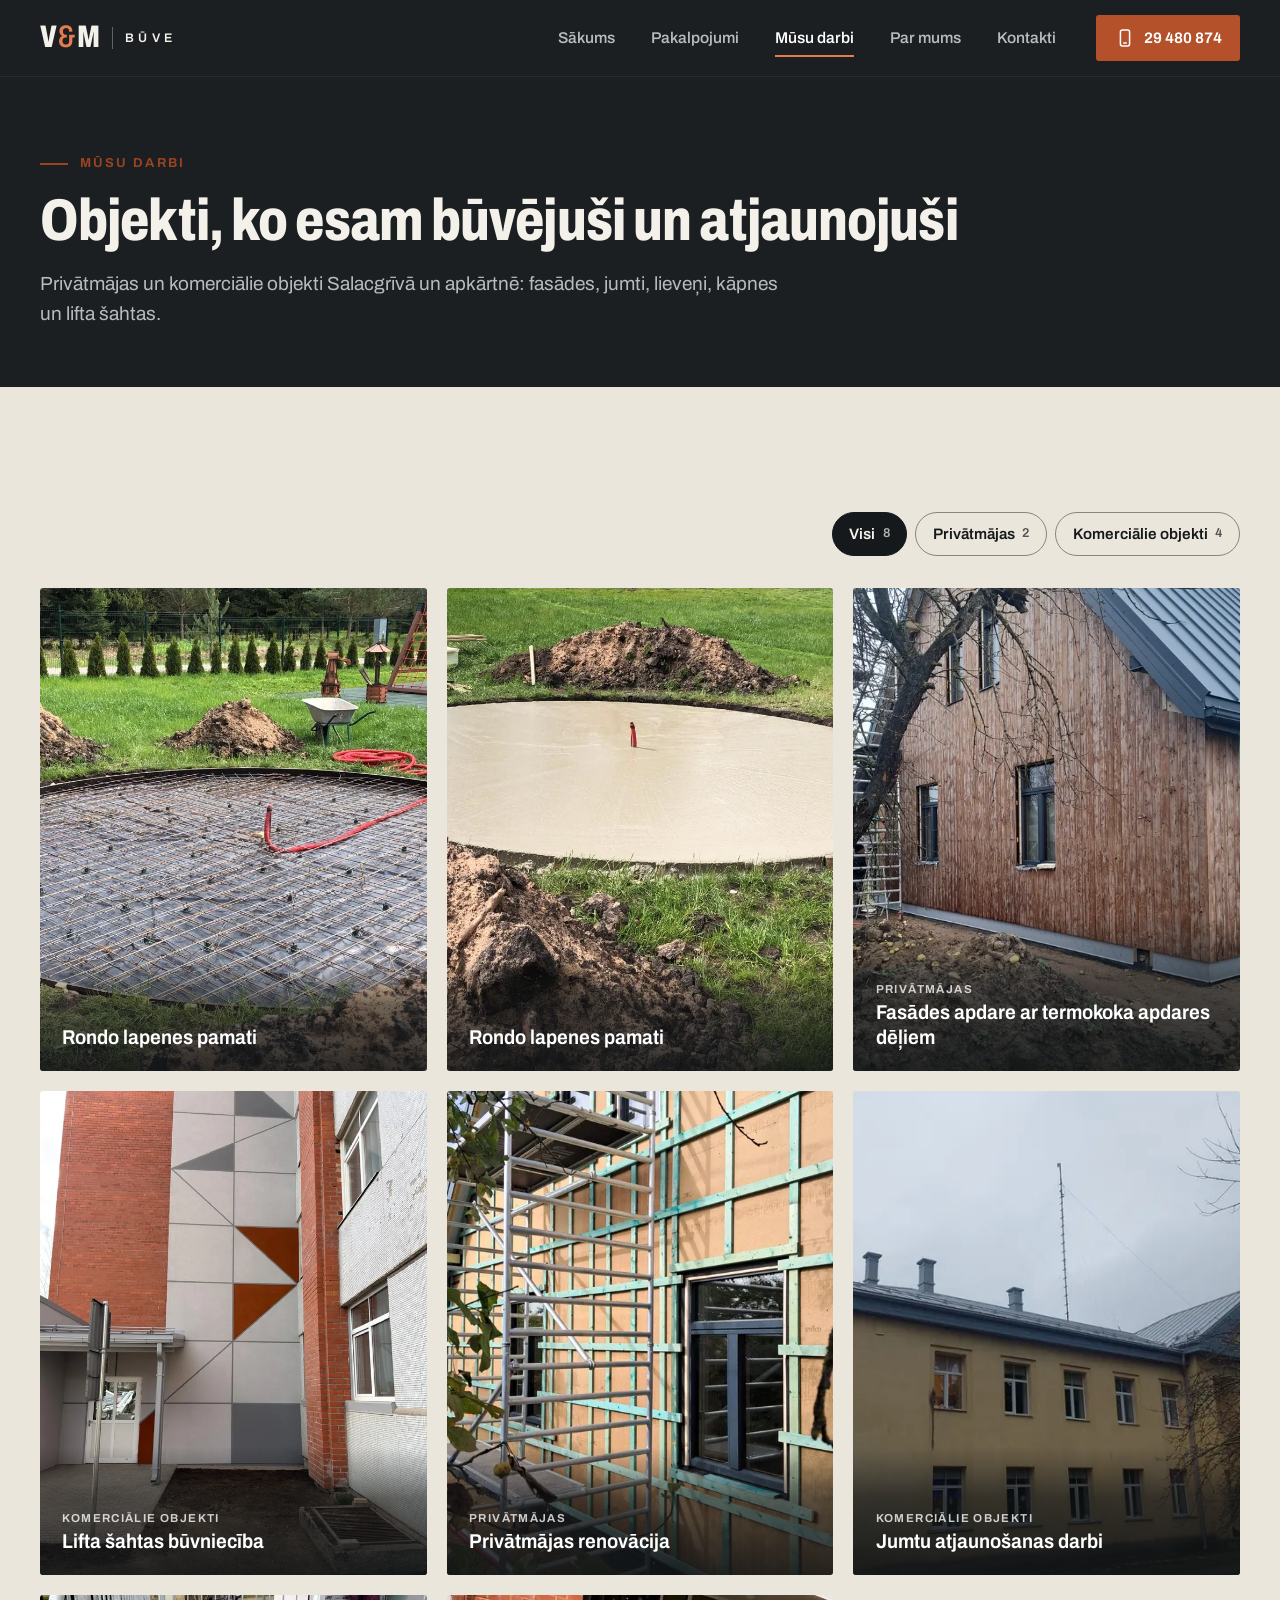
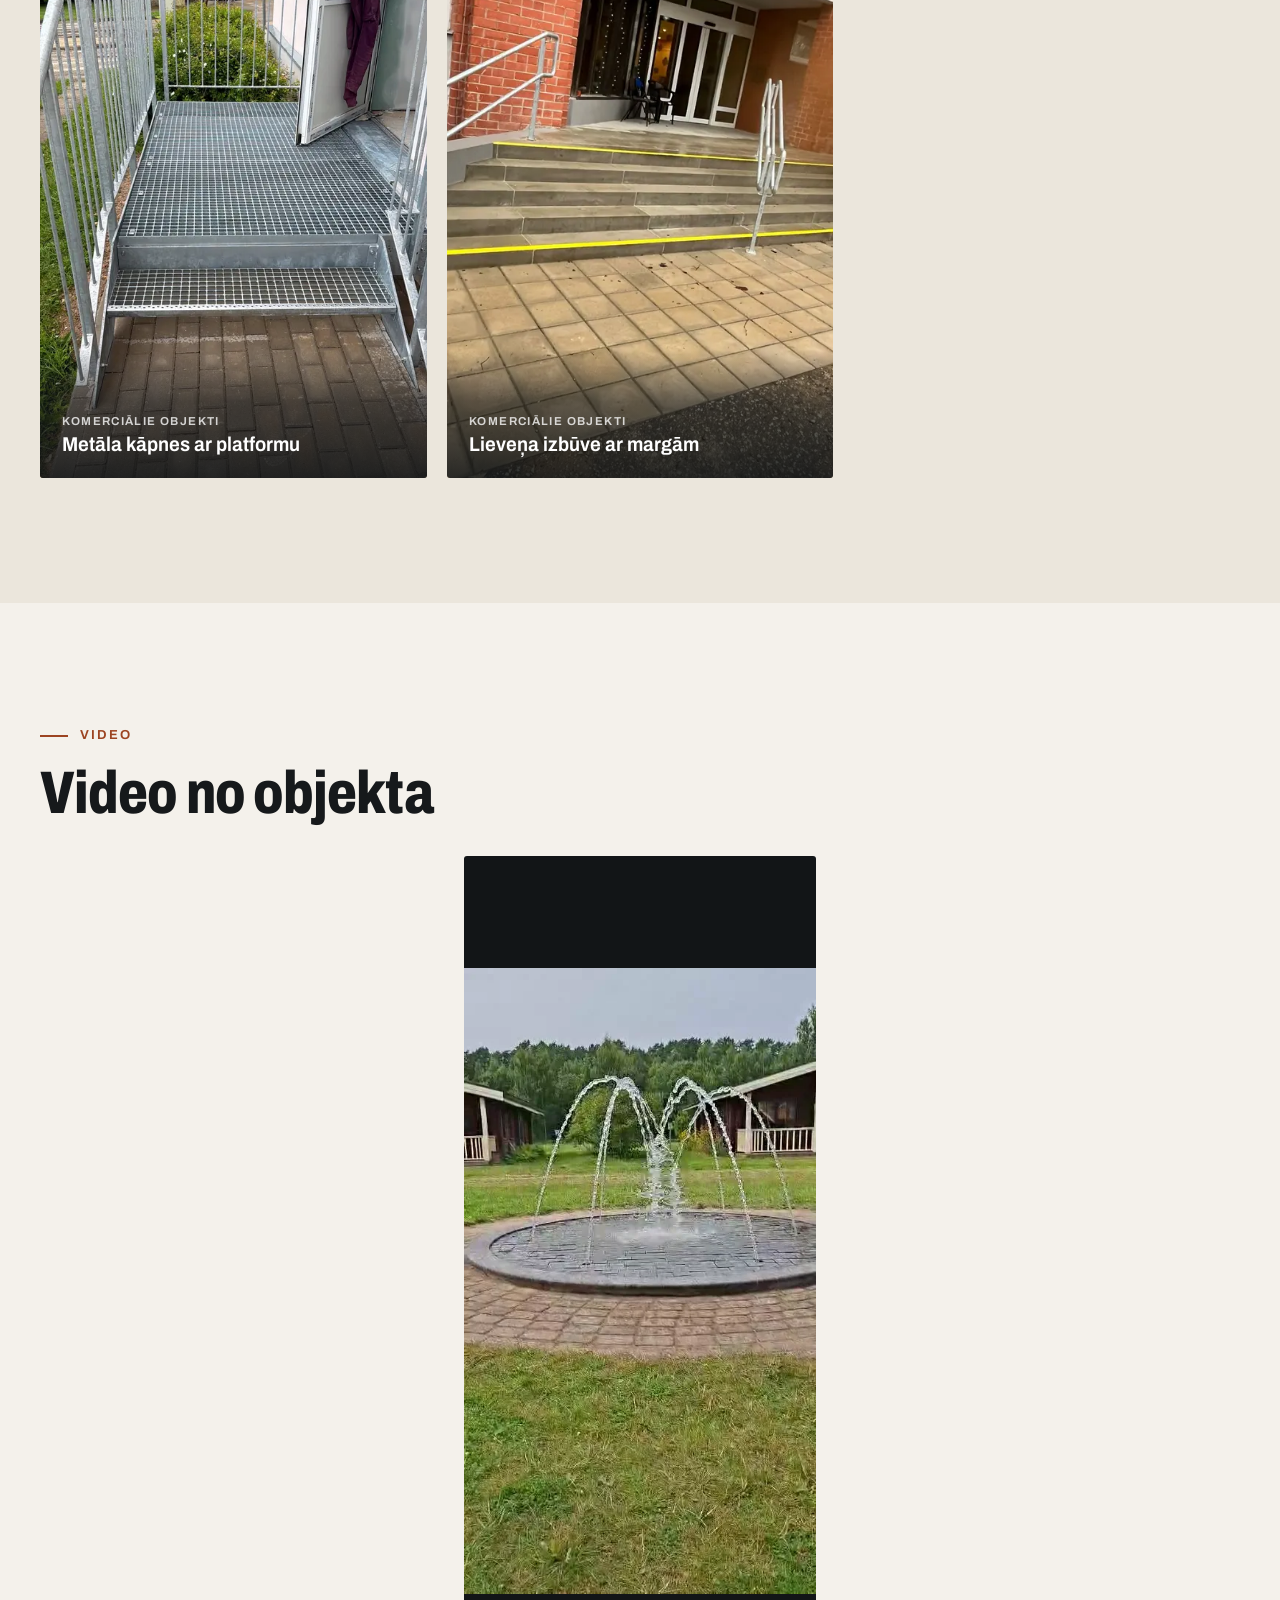
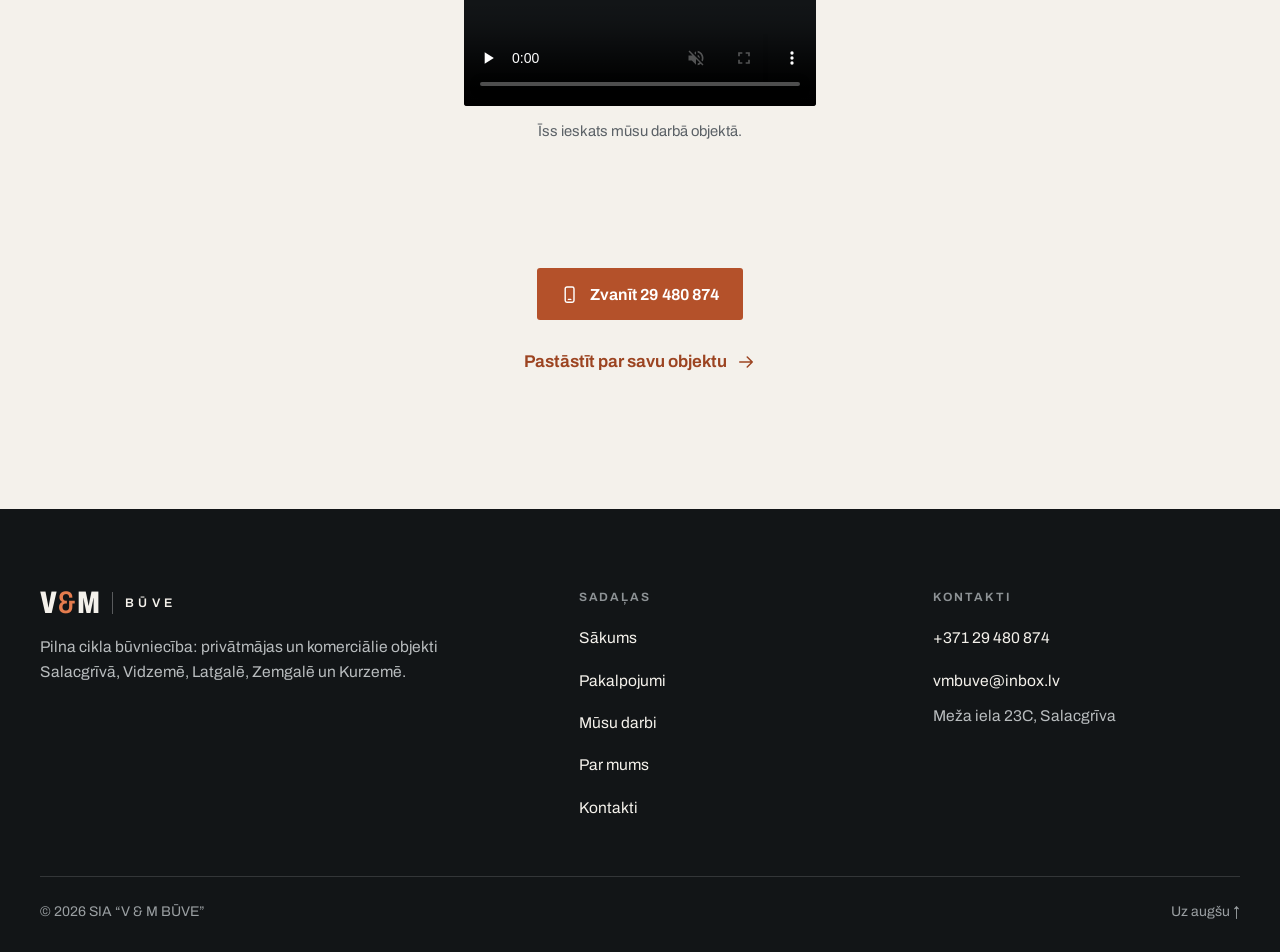
==== commit 6bf9c11f: "Add Kurzeme to the service area on every page (client request 20.10) Co-Authored-By: Claude Opus 5.5" ====
--- a/darbi.html
+++ b/darbi.html
@@ -5,7 +5,6 @@
   <meta name="viewport" content="width=device-width, initial-scale=1, viewport-fit=cover">
   <title>Mūsu darbi | V &amp; M Būve</title>
   <meta name="description" content="Objektu fotogalerija un video: privātmājas un komerciālie objekti, ko SIA “V &amp; M BŪVE” ir būvējusi un atjaunojusi Salacgrīvā un apkārtnē.">
-  <meta name="robots" content="noindex">
   <meta name="theme-color" content="#1b1f22">
   <meta name="format-detection" content="telephone=no">
 
@@ -14,8 +13,8 @@
   <meta property="og:site_name" content="V &amp; M Būve">
   <meta property="og:title" content="Mūsu darbi | V &amp; M Būve">
   <meta property="og:description" content="Objektu fotogalerija un video: privātmājas un komerciālie objekti, ko esam būvējuši un atjaunojuši.">
-  <meta property="og:url" content="https://vasylian.com/vmbuve/darbi.html">
-  <meta property="og:image" content="https://vasylian.com/vmbuve/assets/img/og-image.jpg">
+  <meta property="og:url" content="https://vmbuve.lv/darbi.html">
+  <meta property="og:image" content="https://vmbuve.lv/assets/img/og-image.jpg">
   <meta property="og:image:type" content="image/jpeg">
   <meta property="og:image:width" content="1200">
   <meta property="og:image:height" content="630">
@@ -134,7 +133,7 @@
           <span class="brand-vm" aria-hidden="true">V<span class="brand-amp">&amp;</span>M</span>
           <span class="brand-buve" aria-hidden="true">Būve</span>
         </a>
-        <p>Pilna cikla būvniecība: privātmājas un komerciālie objekti Salacgrīvā, Vidzemē, Latgalē un Zemgalē.</p>
+        <p>Pilna cikla būvniecība: privātmājas un komerciālie objekti Salacgrīvā, Vidzemē, Latgalē, Zemgalē un Kurzemē.</p>
       </div>
       <nav aria-label="Lapas sadaļas">
         <p class="footer-title">Sadaļas</p>
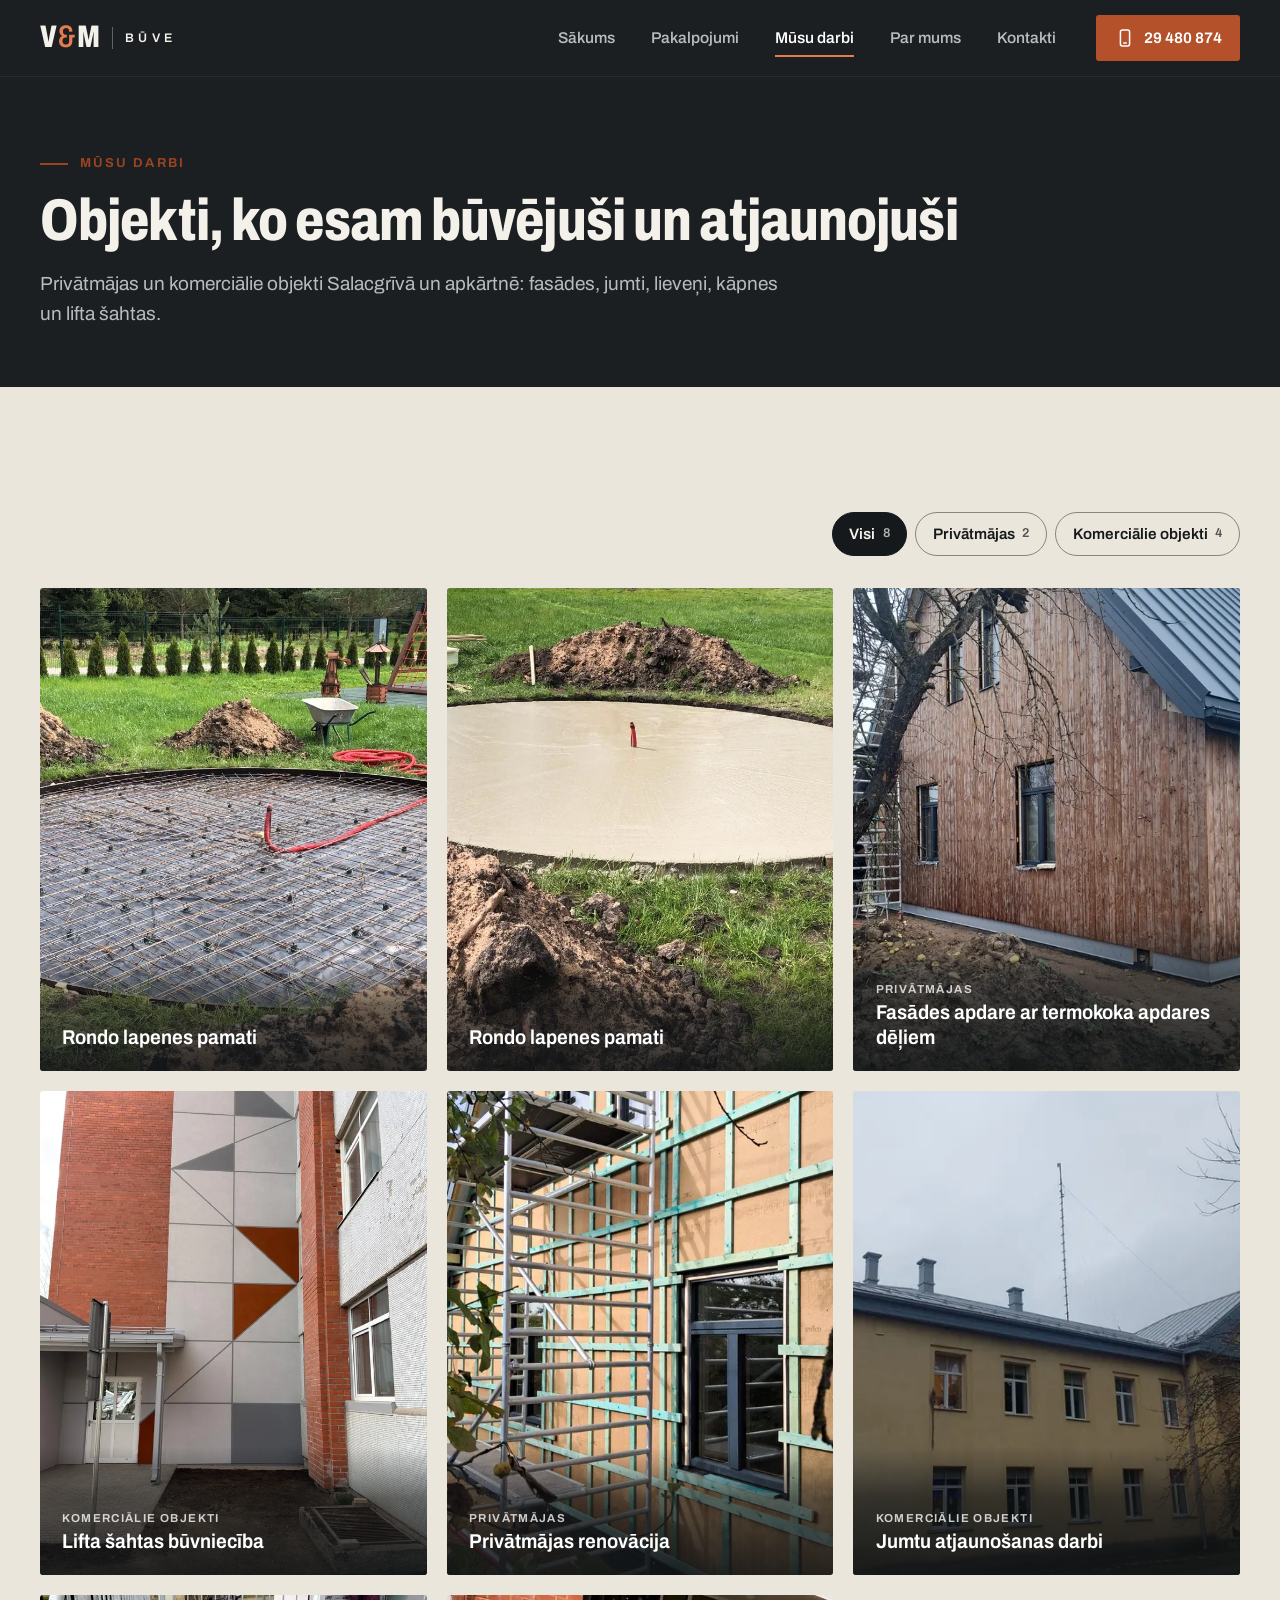
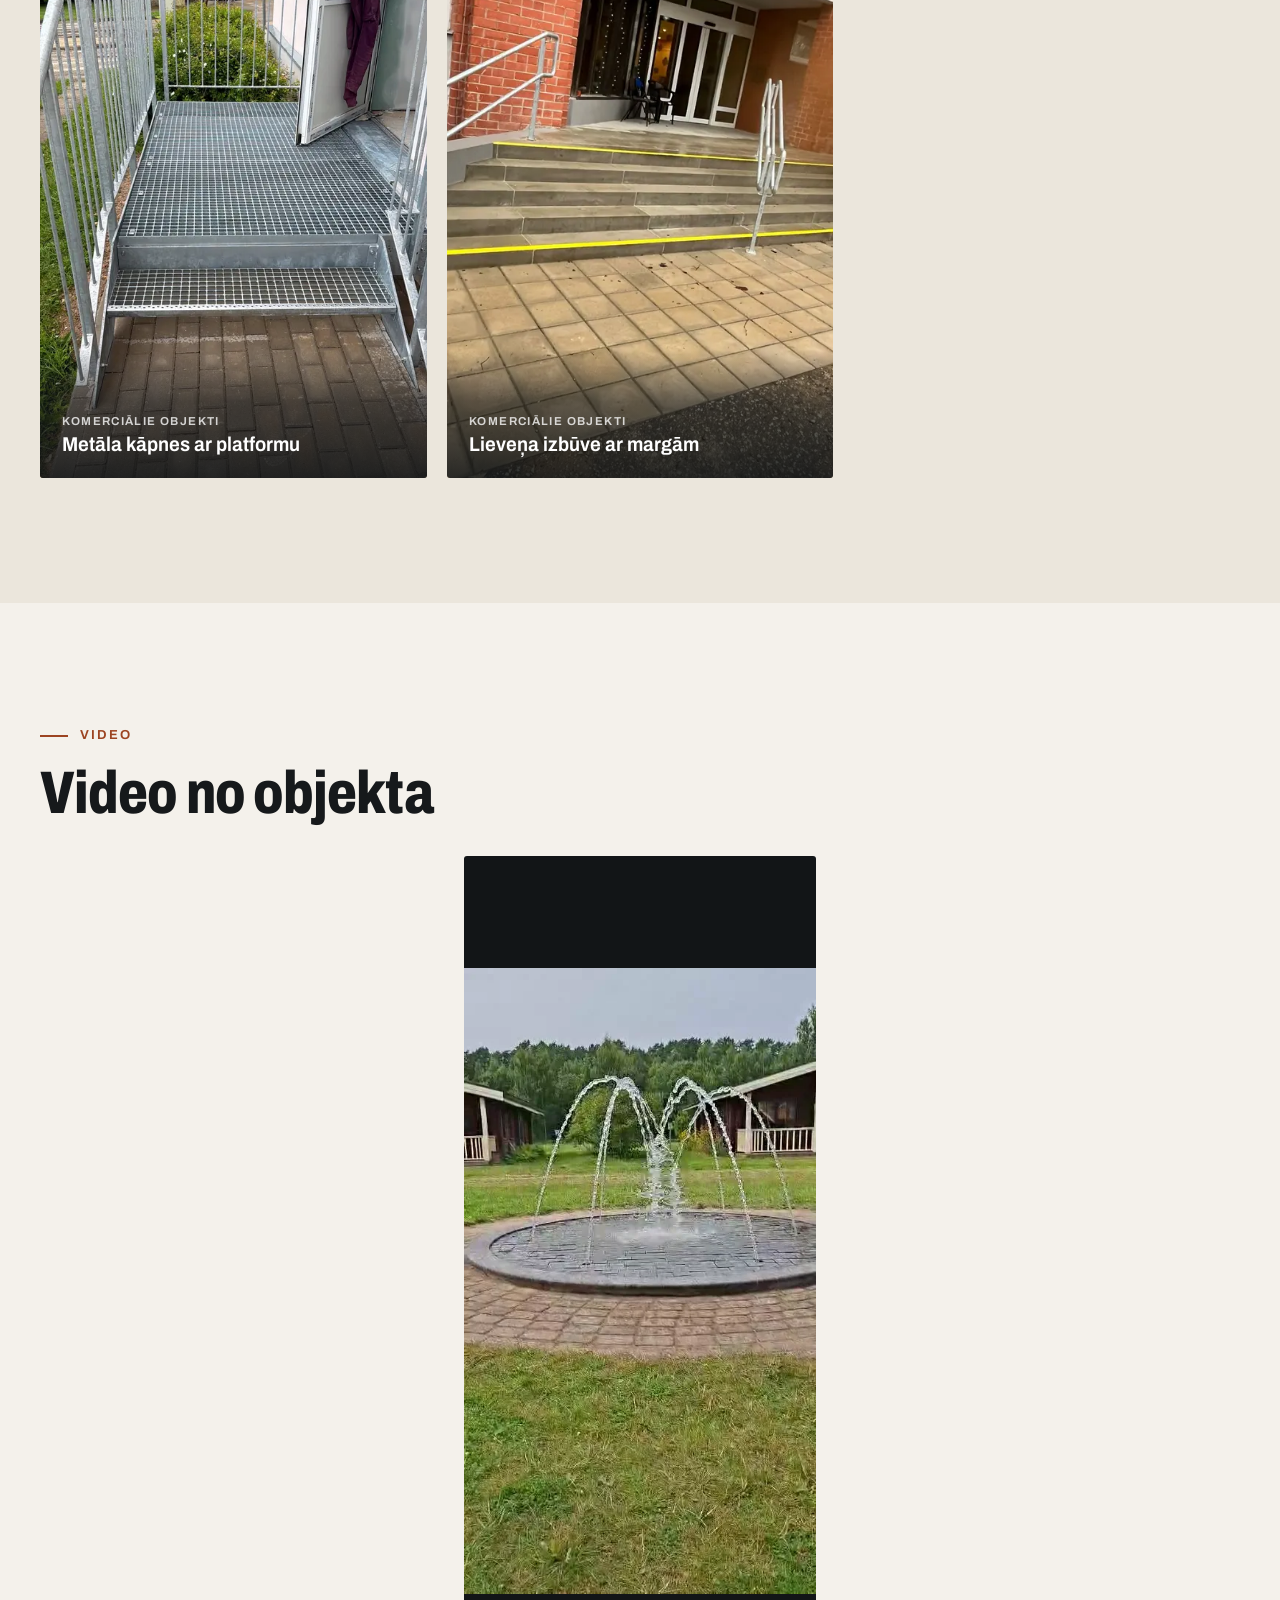
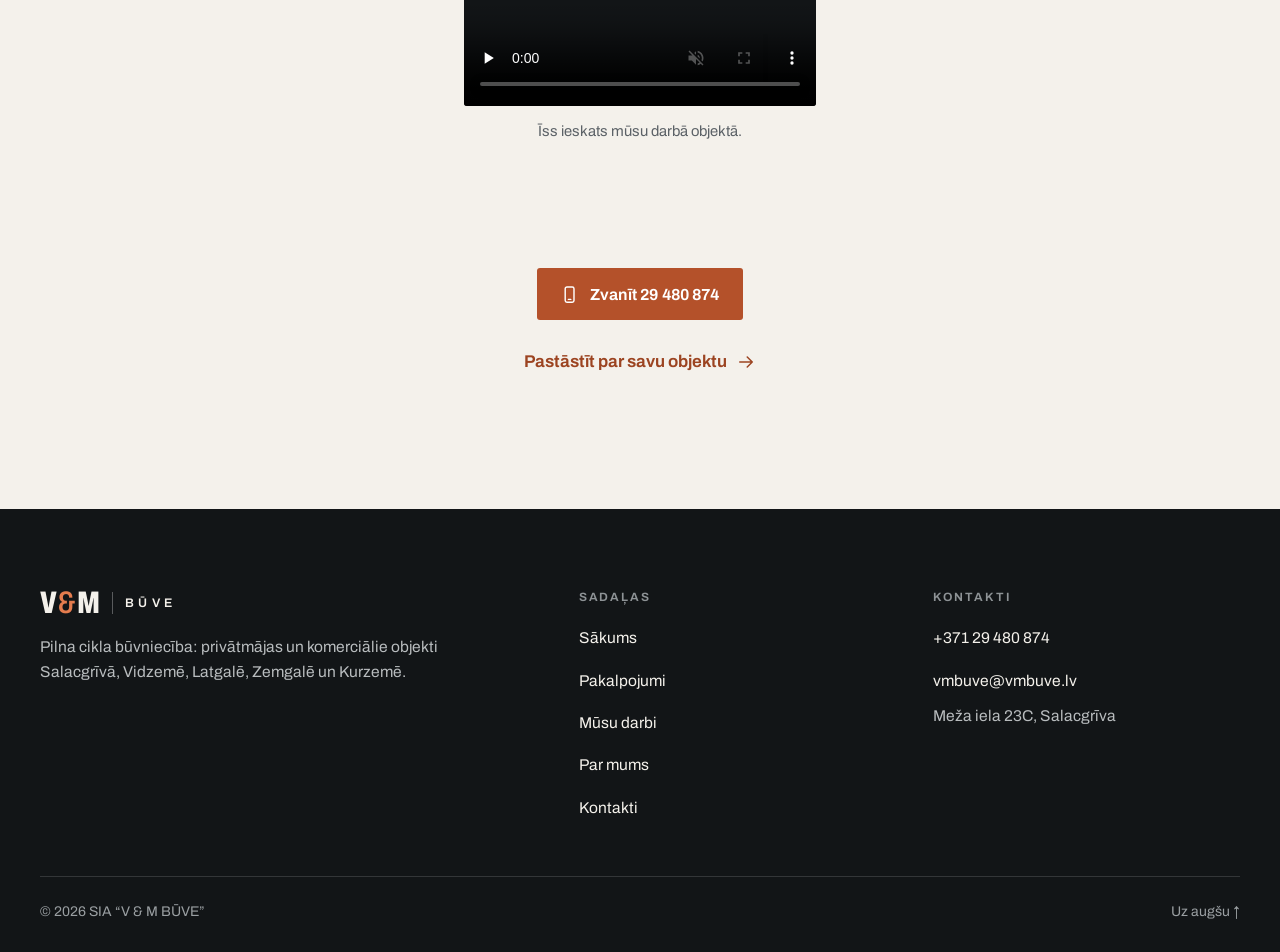
==== commit dd65ed82: "Contact e-mail is now vmbuve@vmbuve.lv on every page (forwards to vmbuve@inbox.lv, client request 20" ====
--- a/darbi.html
+++ b/darbi.html
@@ -63,8 +63,8 @@
           <a class="btn btn-primary btn-tel" href="tel:+37129480874">
             <svg class="icon" aria-hidden="true"><use href="#i-phone"/></svg>Zvanīt +371 29 480 874
           </a>
-          <a class="btn btn-ghost" href="mailto:vmbuve@inbox.lv">
-            <svg class="icon" aria-hidden="true"><use href="#i-mail"/></svg>vmbuve@inbox.lv
+          <a class="btn btn-ghost" href="mailto:vmbuve@vmbuve.lv">
+            <svg class="icon" aria-hidden="true"><use href="#i-mail"/></svg>vmbuve@vmbuve.lv
           </a>
         </div>
       </nav>
@@ -108,7 +108,7 @@
                  poster="assets/video/darbi-video-poster.webp"
                  width="478" height="850">
             <source src="assets/video/darbi-video.mp4" type="video/mp4">
-            Jūsu pārlūkā nevar atskaņot video. Rakstiet uz <a href="mailto:vmbuve@inbox.lv">vmbuve@inbox.lv</a>.
+            Jūsu pārlūkā nevar atskaņot video. Rakstiet uz <a href="mailto:vmbuve@vmbuve.lv">vmbuve@vmbuve.lv</a>.
           </video>
           <figcaption>Īss ieskats mūsu darbā objektā.</figcaption>
         </figure>
@@ -149,7 +149,7 @@
         <p class="footer-title">Kontakti</p>
         <ul class="footer-links">
           <li><a href="tel:+37129480874">+371 29 480 874</a></li>
-          <li><a href="mailto:vmbuve@inbox.lv">vmbuve@inbox.lv</a></li>
+          <li><a href="mailto:vmbuve@vmbuve.lv">vmbuve@vmbuve.lv</a></li>
           <li>Meža iela 23C, Salacgrīva</li>
         </ul>
       </div>
